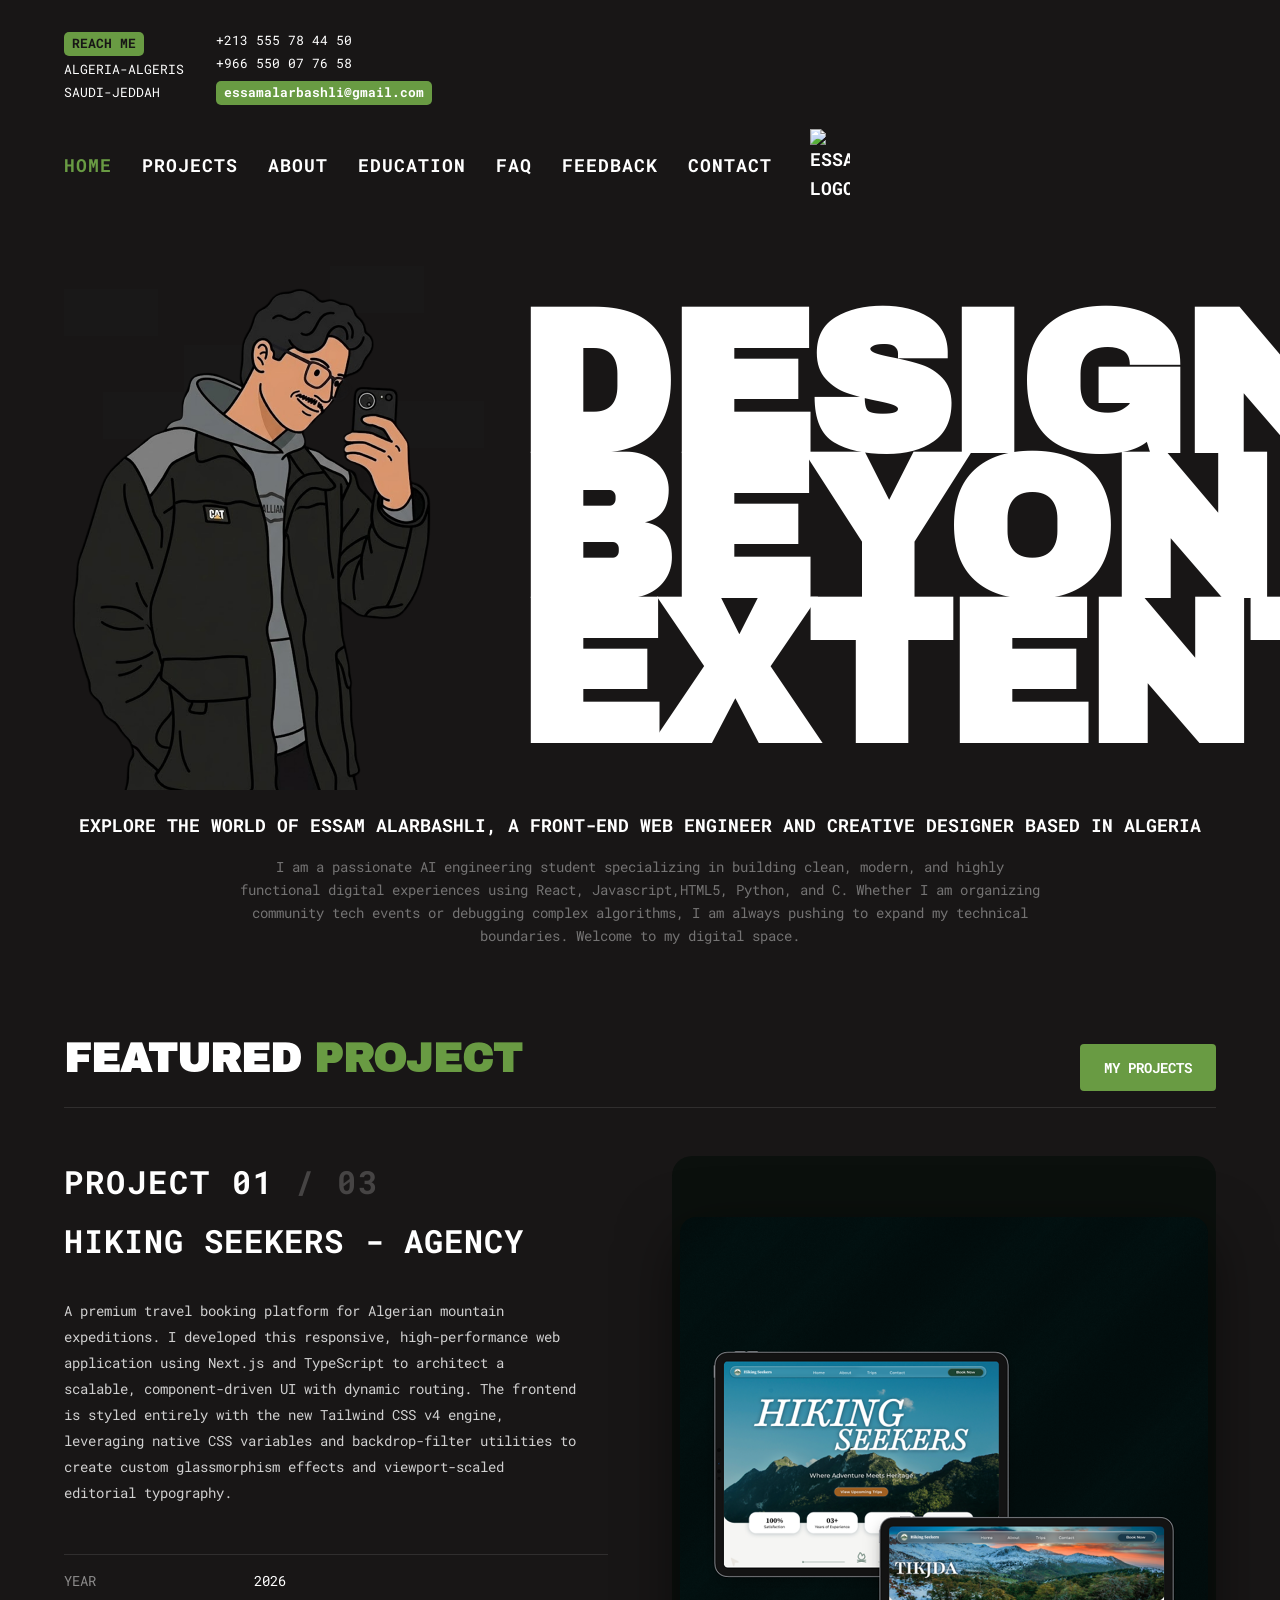
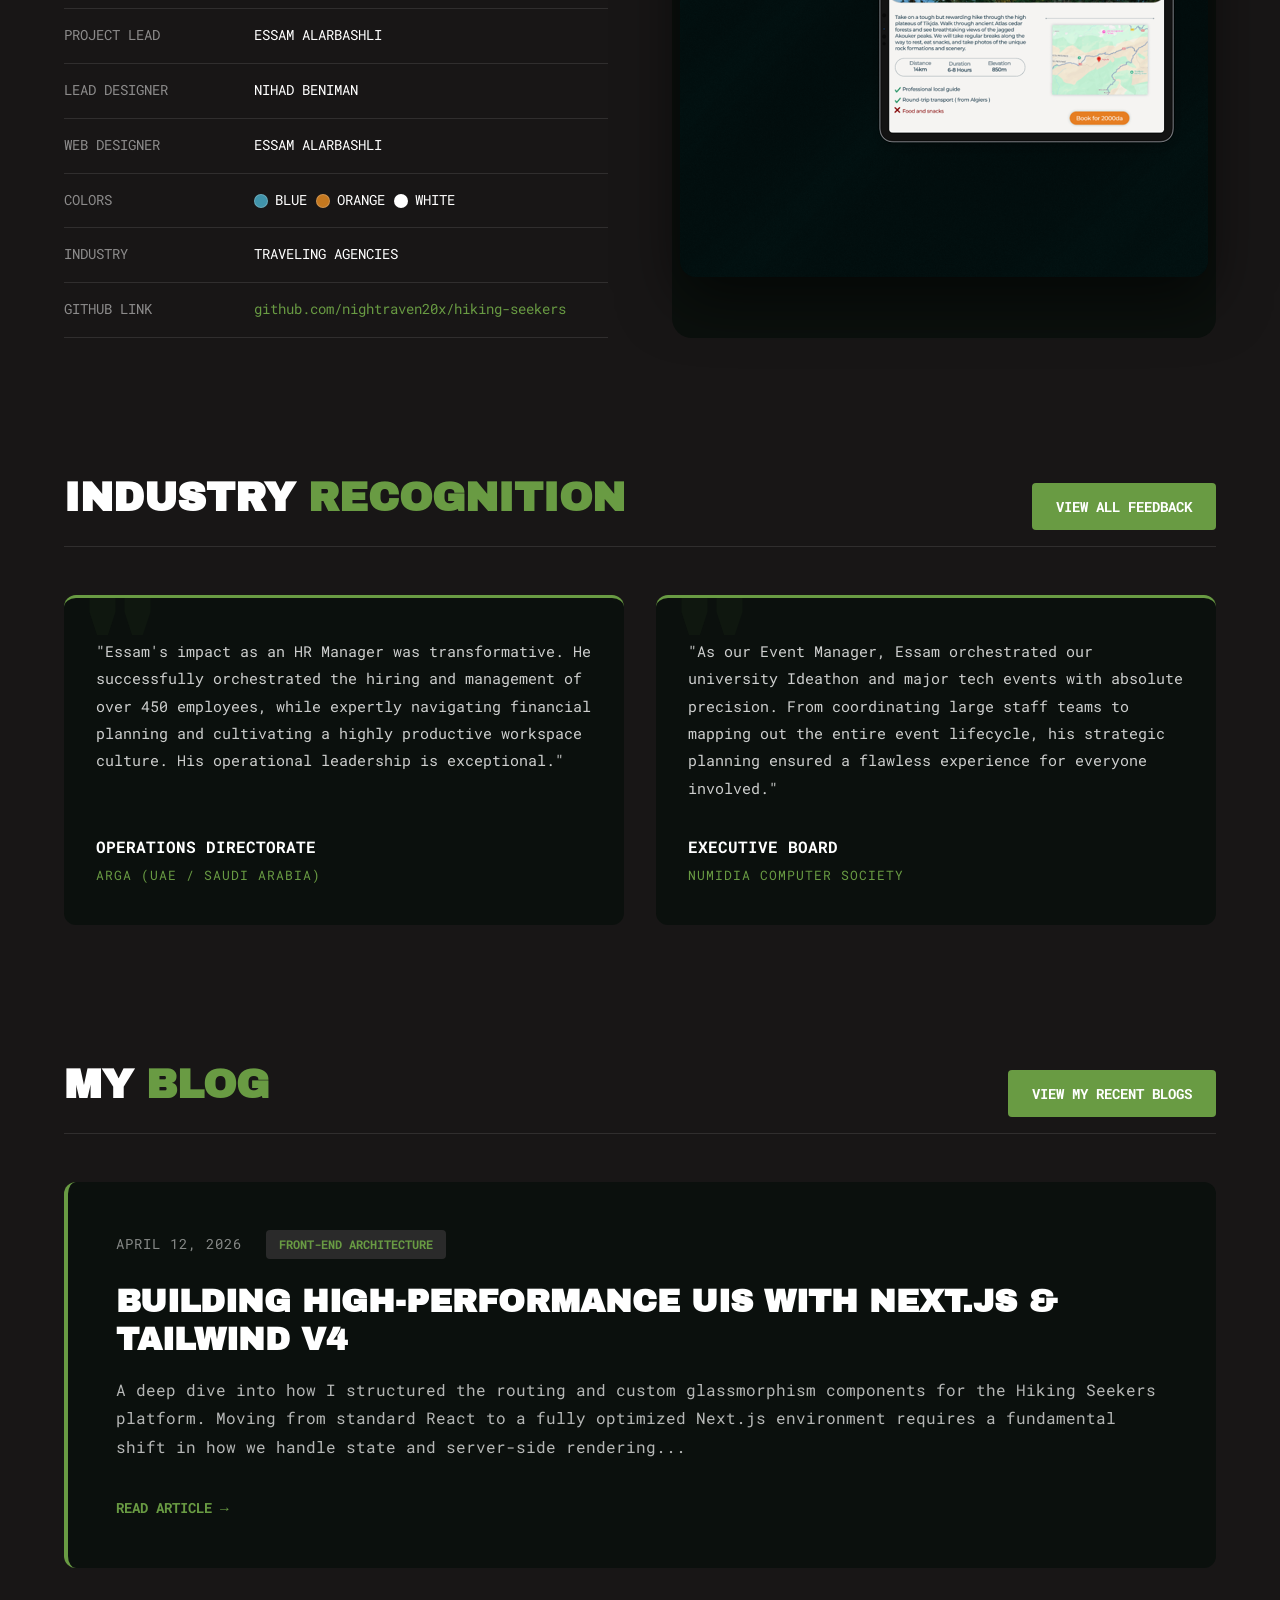
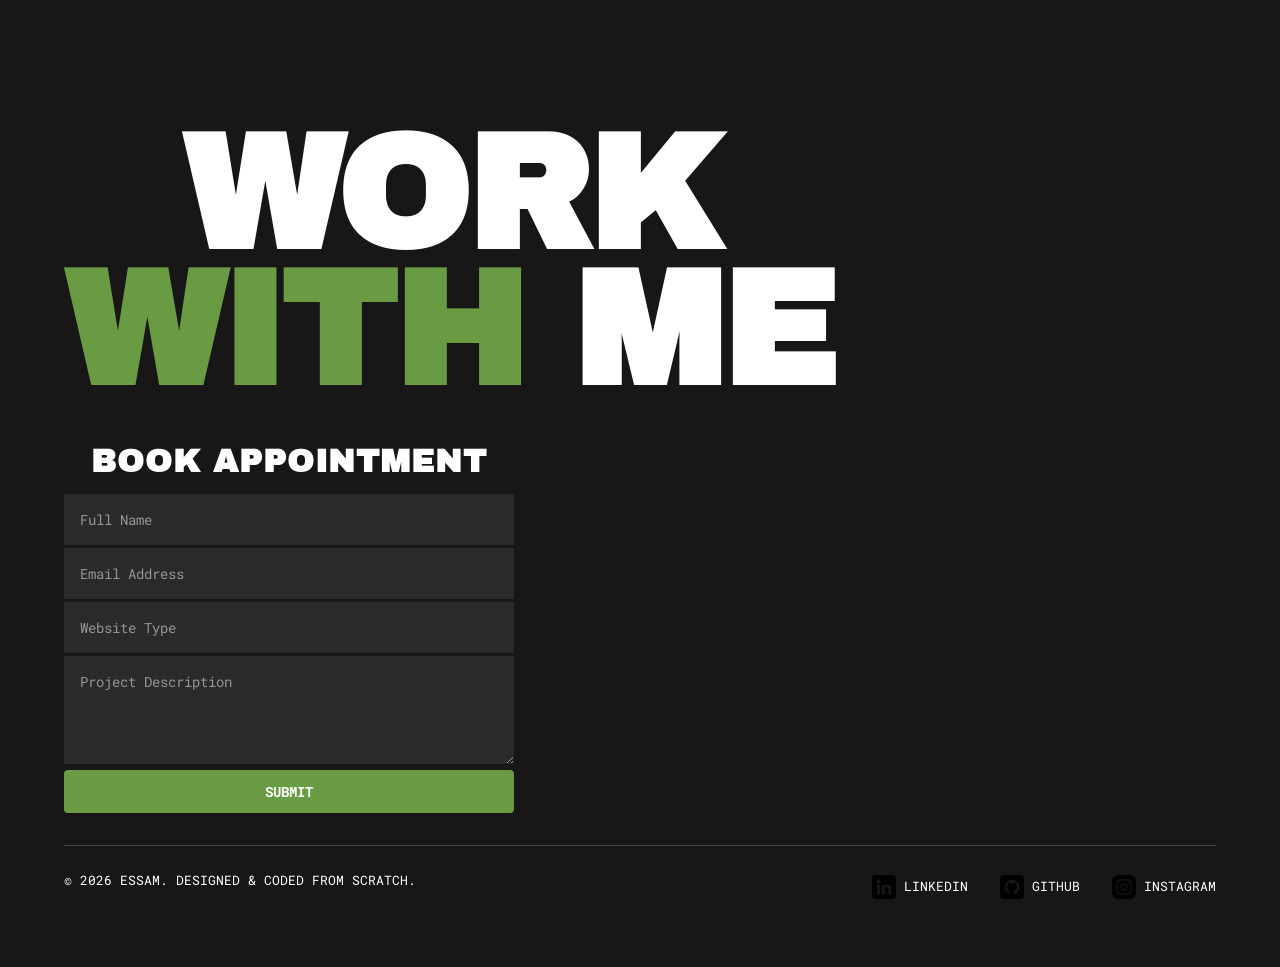
==== index.html @ bad13c86 "Initial portfolio launch" ====
<!doctype html>
<html lang="en">

<head>
  <meta charset="UTF-8" />
  <meta name="viewport" content="width=device-width, initial-scale=1.0" />
  <title>Essam | Portfolio</title>

  <link rel="preconnect" href="https://fonts.googleapis.com" />
  <link rel="preconnect" href="https://fonts.gstatic.com" crossorigin />
  <link href="https://fonts.googleapis.com/css2?family=Archivo+Black&family=Roboto+Mono:wght@400;700&display=swap"
    rel="stylesheet" />

  <link rel="stylesheet" href="css/global.css" />
  <link rel="stylesheet" href="css/nav.css" />
  <link rel="stylesheet" href="css/footer.css" />
  <link rel="stylesheet" href="css/index.css" />
  <link rel="stylesheet" href="css/blog.css" />
</head>

<body>
  <header class="main-top-bar">
    
    <button class="hamburger-menu" aria-label="Toggle navigation">
      <span class="bar"></span>
      <span class="bar"></span>
      <span class="bar"></span>
    </button>

    <address class="header-contact">
      <div class="contact-col-left">
        <a href="contact.html" class="highlight-box" style="text-decoration: none;">REACH ME</a>
        <span class="location-text">ALGERIA-ALGERIS</span>
        <span class="location-text">SAUDI-JEDDAH</span>
      </div>
      <div class="contact-col-right">
        <span class="phone-text">+213 555 78 44 50</span>
        <span class="phone-text">+966 550 07 76 58</span>
        <a href="mailto:essamalarbashli@gmail.com" class="email-link highlight-box">
          essamalarbashli@gmail.com
        </a>
      </div>
    </address>

    <nav class="top-right-nav">
      <a href="index.html" class="active">HOME</a>
      <a href="projects.html">PROJECTS</a>
      <a href="about.html">ABOUT</a>
      <a href="education.html">EDUCATION</a>
      <a href="faq.html">FAQ</a>
      <a href="feedback.html">FEEDBACK</a>
      <a href="contact.html">CONTACT</a>
      <img src="images/logo.png" alt="Essam's Logo" class="nav-logo" width="40" />
    </nav>

  </header>

  <!--HERO SECTION-->
  <main class="hero-wrapper">
    <div class="hero-top-row">
      <div class="hero-image-container">
        <img src="images/my-photo .png" alt="Essam" width="420" height="524" class="hero-image" />
      </div>
      <div class="hero-text">
        <h1>DESIGN BEYOND EXTENT.</h1>
      </div>
    </div>

    <div class="Phrase-hero">
      <h2>
        Explore the world of Essam Alarbashli, A FRONT-END WEB ENGINEER AND
        CREATIVE DESIGNER BASED IN ALGERIA
      </h2>
      <p class="rubric-intro">
        I am a passionate AI engineering student specializing in building
        clean, modern, and highly functional digital experiences using React,
        Javascript,HTML5, Python, and C. Whether I am organizing community
        tech events or debugging complex algorithms, I am always pushing to
        expand my technical boundaries. Welcome to my digital space.
      </p>
    </div>
  </main>

  <!--project-showcase-->
  <section class="project-showcase">
    <div class="feedback-header">
      <h2>FEATURED <span style="color:var(--accent-green)">PROJECT</span></h2>

      <a href="projects.html" class="btn-primary" style="text-decoration:none; width:auto; text-align:center;">MY
        PROJECTS</a>
    </div>

    <div class="project-card">
      <div class="project-details">
        <h3 class="project-number">PROJECT 01 <span class="dimmed">/ 03</span></h3>
        <h2 class="project-title">HIKING SEEKERS - AGENCY</h2>

        <p class="project-description">
          A premium travel booking platform for Algerian mountain expeditions. I developed this responsive,
          high-performance web application using Next.js and TypeScript to architect a scalable, component-driven UI
          with dynamic routing. The frontend is styled entirely with the new Tailwind CSS v4 engine, leveraging native
          CSS variables and backdrop-filter utilities to create custom glassmorphism effects and viewport-scaled
          editorial typography.
        </p>

        <ul class="project-meta">
          <li><span class="meta-key">Year</span> <span class="meta-value">2026</span></li>
          <li><span class="meta-key">Project Lead</span> <span class="meta-value">Essam AlArbashli</span></li>
          <li><span class="meta-key">Lead Designer</span> <span class="meta-value">Nihad Beniman</span></li>
          <li><span class="meta-key">Web Designer</span> <span class="meta-value">Essam Alarbashli</span></li>
          <li>
            <span class="meta-key">Colors</span>
            <span class="meta-value color-palette">
              <span class="color-item"><span class="color-swatch" style="background-color: #4093aa;"></span> Blue</span>
              <span class="color-item"><span class="color-swatch" style="background-color: #c5781f;"></span>
                Orange</span>
              <span class="color-item"><span class="color-swatch" style="background-color: #ffffff;"></span>
                White</span>
            </span>
          </li>
          <li><span class="meta-key">Industry</span> <span class="meta-value">Traveling Agencies</span></li>
          <li>
            <span class="meta-key">GitHub Link</span>
            <a href="https://github.com/NightRaven20x/Hiking-Seekers" target="_blank" class="meta-value meta-link">
              github.com/NightRaven20x/Hiking-Seekers
            </a>
          </li>
        </ul>
      </div>
      <div class="project-visual">
        <img src="images/hiking-mockup.png" alt="Hiking Seekers App Mockup" />
      </div>
    </div>
  </section>

  <!--feedback-section-->
  <section class="feedback-section">
    <div class="feedback-header">
      <h2>INDUSTRY <span style="color:var(--accent-green)">RECOGNITION</span></h2>

      <a href="feedback.html" class="btn-primary" style="text-decoration:none; width:auto; text-align:center;">
        VIEW ALL FEEDBACK
      </a>
    </div>

    <div class="feedback-grid">

      <div class="feedback-card">
        <p class="feedback-quote">
          "Essam's impact as an HR Manager was transformative. He successfully orchestrated the hiring and management of
          over 450 employees, while expertly navigating financial planning and cultivating a highly productive workspace
          culture. His operational leadership is exceptional."
        </p>
        <div class="feedback-author">
          <span class="author-name">Operations Directorate</span>
          <span class="author-title">ARGA (UAE / SAUDI ARABIA)</span>
        </div>
      </div>

      <div class="feedback-card">
        <p class="feedback-quote">
          "As our Event Manager, Essam orchestrated our university Ideathon and major tech events with absolute
          precision. From coordinating large staff teams to mapping out the entire event lifecycle, his strategic
          planning ensured a flawless experience for everyone involved."
        </p>
        <div class="feedback-author">
          <span class="author-name">Executive Board</span>
          <span class="author-title">NUMIDIA COMPUTER SOCIETY</span>
        </div>
      </div>

    </div>
  </section>

  <!--FEEDBACK-->
  <section class="FEEDBACK" style="flex: auto; margin-bottom: 8rem;">
    <div class="feedback-header">
      <h2>MY <span style="color:var(--accent-green)">BLOG</span></h2>

      <a href="blog.html" class="btn-primary" style="text-decoration:none; width:auto; text-align:center;">
        VIEW MY RECENT BLOGS
      </a>
    </div>

    <article class="blog-card" style="margin-bottom: 0;">
      <div class="blog-meta">
        <span class="blog-date">APRIL 12, 2026</span>
        <span class="blog-category">FRONT-END ARCHITECTURE</span>
      </div>
      <h2>Building High-Performance UIs with Next.js & Tailwind v4</h2>
      <p>A deep dive into how I structured the routing and custom glassmorphism components for the Hiking Seekers
        platform. Moving from standard React to a fully optimized Next.js environment requires a fundamental
        shift in how we handle state and server-side rendering...</p>
      <a href="blog.html" class="read-more-link">READ ARTICLE <span>&rarr;</span></a>
    </article>

  </section>

  <!--global-footer-->
  <footer class="global-footer">
    <div class="footer-top-row">
      <div class="footer-massive-text">
        <h1>WORK<br /><span style="color: var(--accent-green)">WITH</span> ME</h1>
      </div>

      <div class="footer-form-section">
        <h2 class="book-appointment">BOOK APPOINTMENT</h2>

        <form action="https://formspree.io/f/xgorapbw" method="POST" class="grid-contact-form">


          <input type="hidden" name="_next" value="success.html">

          <input type="text" id="name" name="name" placeholder="Full Name" class="dark-input" required />
          <input type="email" id="email" name="email" placeholder="Email Address" class="dark-input" required />
          <input type="text" id="subject" name="subject" placeholder="Website Type" class="dark-input" required />
          <textarea id="Project-Description" name="message" placeholder="Project Description" class="dark-input"
            rows="4" required></textarea>

          <button class="btn-primary" type="submit">SUBMIT</button>
        </form>

      </div>
    </div>

    <hr class="footer-divider" />
    <div class="footer-content">
      <p>&copy; 2026 Essam. Designed & Coded from scratch.</p>
      <ul class="social-links">
        <li>
          <a href="https://www.linkedin.com/in/essam-alarbashly-902b47243?utm_source=share_via&utm_content=profile&utm_medium=member_ios" target="_blank">
            <img src="images/linkedin.png" alt="LinkedIn" class="footer-image" /> LinkedIn
          </a>
        </li>
        <li>
          <a href="https://github.com/NightRaven20x" target="_blank">
            <img src="images/github.png" alt="GitHub" class="footer-image" /> GitHub
          </a>
        </li>
        <li>
          <a href="https://www.instagram.com/night.anglee/" target="_blank">
            <img src="images/instagram.png" alt="Instagram" class="footer-image" /> Instagram
          </a>
        </li>
      </ul>
    </div>
  </footer>

  <script>
    const hamburger = document.querySelector(".hamburger-menu");
    const navMenu = document.querySelector(".top-right-nav");

    hamburger.addEventListener("click", () => {
      hamburger.classList.toggle("open");
      navMenu.classList.toggle("open");
    });
  </script>
</body>
</body>

</html>
---- css/global.css ----
/* =========================================
   ESSAM PORTFOLIO - GLOBAL FOUNDATION
   ========================================= */

/* --- 1. GLOBAL VARIABLES --- */
:root {
  --bg-color: #181616;
  --text-main: #ffffff;
  --accent-green: #699b43;
  --font-mono: "Roboto Mono", monospace;
  --font-display: "Archivo Black", sans-serif;
}

/* --- 2. BASE STYLES --- */
* {
  box-sizing: border-box;
}

body {
  background-color: var(--bg-color);
  color: var(--text-main);
  font-family: var(--font-mono);
  line-height: 1.6;
  margin: 0;
  padding: 2rem 5%;
  text-transform: uppercase;
}

/* --- GLOBAL INTERACTIVE CURSORS --- */
a, 
button, 
select, 
summary, 
input[type="radio"], 
input[type="submit"], 
.dropdown-select,
.radio-label {
  cursor: crosshair;
}

h1,
h2,
h3,
p {
  margin-top: 0;
}

img {
  max-width: 100%;
  height: auto;
}

/* --- 3. REUSABLE UI COMPONENTS --- */
.highlight-box {
  background-color: var(--accent-green);
  color: var(--bg-color);
  padding: 0.2rem 0.5rem;
  font-weight: bold;
  display: inline-block;
  transition: all 0.3s ease;
  cursor: crosshair;
  border-radius: 5px;
}

.highlight-box:hover {
  background-color: var(--text-main);
  color: var(--bg-color);
}

/* --- 4. FORM COMPONENTS (Reusable) --- */
.dark-input {
  background-color: #2a2a2a;
  border: none;
  padding: 1rem;
  color: var(--text-main);
  font-family: var(--font-mono);
  font-size: 0.9rem;
  outline: none;
  transition: background-color 0.3s ease;
  width: 100%;
  box-sizing: border-box;
  margin-top: 0.2rem;
}

.dark-input:focus {
  background-color: #333333;
}

.dark-input::placeholder {
  color: rgba(255, 255, 255, 0.5);
}

/* --- REUSABLE BUTTON --- */
.btn-primary {
  background-color: var(--accent-green);
  color: #fff;
  border: none;
  padding: 0.75rem 1.5rem;
  font-family: var(--font-mono);
  font-size: 0.9rem;
  cursor: pointer;
  transition: background-color 0.3s ease;
  margin-top: 0rem;
  border-radius: 4px;
  text-transform: uppercase;
  font-weight: bold;
  width: 100%;
  cursor: crosshair;
}

.btn-primary:hover {
  background-color: var(--text-main);
  color: var(--bg-color);
  transform: translateY(-5px);
  box-shadow: 0 15px 30px rgba(0, 0, 0, 0.4); 
  transition: all 0.3s ease;
  
}

/* --- 5. REUSABLE PROJECT CARDS --- */
.project-card {
  display: grid;
  grid-template-columns: 1fr 1fr;
  gap: 4rem;
  align-items: stretch;
  margin-bottom: 8rem;
}

.project-card:last-child {
  margin-bottom: 0;
}

/* Typography & Layout */
.project-number {
  font-family: var(--font-mono);
  font-size: 2rem;
  margin-bottom: 0.5rem;
  letter-spacing: 2px;
}

.project-number .dimmed {
  color: rgba(255, 255, 255, 0.2);
}

.project-title {
  font-family: var(--font-mono);
  font-size: 2rem;
  margin-bottom: 2rem;
  letter-spacing: 1px;
}

.project-description {
  text-transform: none;
  color: rgba(255, 255, 255, 0.8);
  font-size: 0.9rem;
  line-height: 1.8;
  margin-bottom: 3rem;
  max-width: 95%;
}

/* Data Table */
.project-meta {
  list-style: none;
  padding: 0;
  margin: 0;
  border-top: 1px solid rgba(255, 255, 255, 0.1);
}

.project-meta li {
  display: flex;
  padding: 1rem 0;
  border-bottom: 1px solid rgba(255, 255, 255, 0.1);
  font-size: 0.85rem;
}

.meta-key {
  flex: 0 0 35%;
  color: rgba(255, 255, 255, 0.5);
}

.meta-value {
  flex: 1;
  color: var(--text-main);
}

.meta-link {
  text-decoration: none;
  text-transform: lowercase;
  transition: color 0.3s ease;
  word-break: break-all;
  color: var(--accent-green);
}

.meta-link:hover {
  color: var(--accent-green);
}

/* Visual Mockup Container */
.project-visual {
  background-color: #0b100d;
  border-radius: 20px;
  padding: 0.5rem;
  display: flex;
  justify-content: center;
  align-items: center;
}

.project-visual img {
  max-width: 100%;
  height: auto;
  filter: drop-shadow(0 20px 30px rgba(0, 0, 0, 0.6));
}

/* Color Palette Swatches */
.color-palette {
  display: flex;
  gap: 0.6rem;
  align-items: center;
  flex-wrap: wrap;
}

.color-item {
  display: flex;
  align-items: center;
  gap: 0.4rem;
  text-transform: uppercase;
}

.color-swatch {
  display: inline-block;
  width: 14px;
  height: 14px;
  border-radius: 50%;
  border: 1px solid rgba(255, 255, 255, 0.2);
  flex-shrink: 0;
}

/* --- 6. REUSABLE FEEDBACK CARDS --- */
.feedback-section {
  margin-bottom: 8rem;
}

.feedback-header {
  display: flex;
  justify-content: space-between;
  align-items: flex-end;
  margin-bottom: 3rem;
  border-bottom: 1px solid rgba(255, 255, 255, 0.1);
  padding-bottom: 1rem;
  flex-wrap: wrap;
  gap: 1rem;
}

.feedback-header h2 {
  font-family: var(--font-display);
  font-size: 2.5rem;
  margin: 0;
}

.feedback-grid {
  display: grid;
  grid-template-columns: repeat(auto-fit, minmax(320px, 1fr));
  gap: 2rem;
}

.feedback-card {
  background-color: #0b100d;
  padding: 2.5rem 2rem;
  border-radius: 12px;
  border-top: 3px solid var(--accent-green);
  display: flex;
  flex-direction: column;
  justify-content: space-between;
  transition: transform 0.3s ease, box-shadow 0.3s ease;
  position: relative;
  overflow: hidden;
}

.feedback-card:hover {
  transform: translateY(-5px);
  box-shadow: 0 10px 20px rgba(0, 0, 0, 0.3);
}

.feedback-quote {
  font-size: 0.95rem;
  color: rgba(255, 255, 255, 0.8);
  line-height: 1.8;
  margin-bottom: 2rem;
  text-transform: none;
  position: relative;
  z-index: 2;
}

/* The subtle oversized quote mark in the background */
.feedback-card::before {
  content: '"';
  font-family: var(--font-display);
  font-size: 10rem;
  color: rgba(105, 155, 67, 0.05); 
  position: absolute;
  top: -2rem;
  left:1rem;
  z-index: 1;
  line-height: 1;
}

.feedback-author {
  display: flex;
  flex-direction: column;
  z-index: 2;
}

.author-name {
  font-family: var(--font-mono);
  color: var(--text-main);
  font-weight: bold;
  font-size: 1rem;
}

.author-title {
  font-size: 0.8rem;
  color: var(--accent-green);
  margin-top: 0.3rem;
  letter-spacing: 1px;
}

/* Mobile responsiveness for the header */
@media (max-width: 600px) {
  .feedback-header {
    flex-direction: column;
    align-items: flex-start;
  }
  .feedback-header h2 {
    font-size: 1.8rem;
  }
}

/* =========================================
   RESPONSIVE - TABLET (max 900px)
   ========================================= */
@media (max-width: 900px) {
  body {
    padding: 1.5rem 4%;
  }

  .project-card {
    grid-template-columns: 1fr;
    gap: 2rem;
    margin-bottom: 5rem;
  }

  .project-visual {
    order: -1; /* image on top for mobile */
  }

  .project-number,
  .project-title {
    font-size: 1.5rem;
  }
}

/* =========================================
   RESPONSIVE - MOBILE (max 600px)
   ========================================= */
@media (max-width: 600px) {
  body {
    padding: 1rem 4%;
  }

  .project-number,
  .project-title {
    font-size: 1.2rem;
  }

  .project-description {
    font-size: 0.85rem;
    max-width: 100%;
  }

  .project-meta li {
    flex-direction: column;
    gap: 0.2rem;
  }

  .meta-key {
    flex: unset;
    font-size: 0.75rem;
  }
}


/* =========================================
   HAMBURGER MENU & MOBILE NAV
   ========================================= */

/* Hide the hamburger button on desktop screens */
.hamburger-menu {
    display: none; 
    flex-direction: column;
    gap: 6px;
    background: transparent;
    border: none;
    cursor: crosshair;
    z-index: 1000; /* Ensures the button stays on top of the menu when open */
    padding: 0;
}

/* The three lines of the hamburger */
.hamburger-menu .bar {
    width: 30px;
    height: 3px;
    background-color: var(--text-main);
    transition: all 0.3s ease;
    border-radius: 2px;
}

/* =========================================
   RESPONSIVE (Max Width: 900px)
   ========================================= */
@media (max-width: 900px) {
    /* Show the hamburger button */
    .hamburger-menu {
        display: flex; 
    }

    /* Transform the normal nav into a sliding side-panel */
    .top-right-nav {
        position: fixed;
        top: 0;
        right: -100%; /* Hides the menu completely off-screen to the right */
        height: 100vh;
        width: 70%;
        max-width: 330px;
        background-color: #0b100d; /* Premium dark agency background */
        border-left: 2px solid var(--accent-green);
        flex-direction: column;
        justify-content: center;
        align-items: center;
        gap: 2rem;
        transition: right 0.4s cubic-bezier(0.77, 0.2, 0.05, 1); /* Ultra-smooth slide physics */
        z-index: 999;
        box-shadow: -15px 0 40px rgba(0, 0, 0, 0.7);
    }

    /* When the JavaScript adds the "open" class, slide it into view! */
    .top-right-nav.open {
        right: 0; 
    }

    /* --- HAMBURGER TO 'X' ANIMATION --- */
    /* Top line rotates down */
    .hamburger-menu.open .bar:nth-child(1) {
        transform: translateY(9px) rotate(45deg);
        background-color: var(--accent-green);
    }
    /* Middle line fades out */
    .hamburger-menu.open .bar:nth-child(2) {
        opacity: 0;
    }
    /* Bottom line rotates up */
    .hamburger-menu.open .bar:nth-child(3) {
        transform: translateY(-9px) rotate(-45deg);
        background-color: var(--accent-green);
    }
}
---- css/nav.css ----
/* =========================================
   COMPONENT - GLOBAL NAVIGATION
   ========================================= */

/* --- MAIN TOP BAR LAYOUT --- */
.main-top-bar {
  display: flex;
  justify-content: space-between;
  align-items: flex-start;
  margin-bottom: 4rem;
  flex-wrap: wrap;
  gap: 1.5rem;
}

/* --- HEADER CONTACT WIDGET (TOP LEFT) --- */
.header-contact {
  display: flex;
  gap: 2rem;
  font-size: 0.8rem;
  font-style: normal;
  line-height: 1.4;
  flex-wrap: wrap;
}

.contact-col-left,
.contact-col-right {
  display: flex;
  flex-direction: column;
  align-items: flex-start;
  gap: 0.3rem;
}

.location-text,
.phone-text {
  color: var(--text-main);
}

.email-link {
  color: var(--text-main);
  text-transform: lowercase;
  text-decoration: none;
  margin-top: 0.2rem;
  transition: all 0.3s ease;
  border-radius: 5px;
}

.email-link:hover {
  background-color: var(--text-main);
  color: var(--bg-color);
}

/* --- RIGHT NAVIGATION MENU --- */
nav.top-right-nav {
  display: flex;
  gap: 30px;
  align-items: center;
  flex-wrap: wrap;
  font-size: 18px;
  font-weight: bold;
}

nav.top-right-nav a {
  color: var(--text-main);
  text-decoration: none;
  letter-spacing: 1px;
  display: inline-block; 
  transition: color 0.3s ease, transform 0.3s ease, text-shadow 0.3s ease;
}

/* Color changes for both hover and the active page */
nav.top-right-nav a:hover,
nav.top-right-nav a.active {
  color: var(--accent-green);
}

/* The slide-up effect applies on hover */
nav.top-right-nav a:hover {
  transform: translateY(-4px); 
  text-shadow: 0 8px 12px rgba(0, 0, 0, 0.5); 
}

.nav-logo {
  margin-left: 0.5rem;
}

/* =========================================
   RESPONSIVE - TABLET (max 900px)
   ========================================= */
@media (max-width: 900px) {
  .main-top-bar {
    margin-bottom: 2.5rem;
    gap: 1.5rem;
  }

  nav.top-right-nav {
    gap: 20px;
    font-size: 15px;
  }
}

/* =========================================
   RESPONSIVE - MOBILE (max 600px)
   ========================================= */
@media (max-width: 600px) {
  .main-top-bar {
    flex-direction: column;
    margin-bottom: 2rem;
    gap: 1.5rem;
  }

  .header-contact {
    gap: 1rem;
    font-size: 0.75rem;
  }

  nav.top-right-nav {
    gap: 14px;
    font-size: 13px;
    width: 100%;
  }

  .nav-logo {
    margin-left: 0;
  }
}
---- css/footer.css ----
/* =========================================
   COMPONENT - GLOBAL FOOTER
   ========================================= */

.global-footer {
  margin-top: 4rem;
  padding: 2rem 0;
  font-size: 0.8rem;
}

.footer-content {
  display: flex;
  justify-content: space-between;
  align-items: center;
  flex-wrap: wrap;
  gap: 1rem;
}

.social-links {
  list-style: none;
  display: flex;
  gap: 2rem;
  padding: 0;
  margin: 0;
  flex-wrap: wrap;
}

.social-links a {
  color: var(--text-main);
  text-decoration: none;
  display: flex;
  align-items: center;
  gap: 0.5rem;
  transition: color 0.3s ease;
}

.footer-image {
  width: 24px;
  height: auto;
  transition: transform 0.3s ease;
}

.social-links a:hover {
  color: var(--accent-green);
}

.social-links a:hover .footer-image {
  transform: translateY(-3px) scale(1.1);
}

/* --- FOOTER TOP ROW (Split Layout) --- */
.footer-top-row {
  display: flex;
  justify-content: space-between;
  align-items: center;
  margin-bottom: 2rem;
  gap: 3rem;
  flex-wrap: wrap;
}

/* --- LEFT SIDE: MASSIVE TEXT --- */
.footer-massive-text h1 {
  font-family: var(--font-display);
  font-size: 10rem;
  line-height: 0.85;
  letter-spacing: -3px;
  margin: 0;
  text-align: center;
}

.book-appointment {
  font-family: var(--font-display);
  font-size: 2rem;
  line-height: 0.85;
  letter-spacing: 1px;
  margin: 0 0 1rem 0;
  text-align: center;
}

/* --- RIGHT SIDE: FORM SECTION --- */
.footer-form-section {
  flex: 0 0 450px;
  display: flex;
  flex-direction: column;
}

.footer-form-section h2 {
  font-family: var(--font-display);
  font-size: 2rem;
  margin-bottom: 1rem;
  letter-spacing: 1px;
}

.footer-divider {
  border: none;
  border-top: 1px solid rgba(255, 255, 255, 0.2);
  margin: 0 0 1.5rem 0;
}

/* --- SLEEK DARK INPUT STYLING --- */
.mini-contact-form {
  display: flex;
  flex-direction: column;
  gap: 0.2rem;
}

.mini-contact-form input:focus,
.mini-contact-form textarea:focus {
  background-color: #333333;
}

.mini-contact-form input::placeholder,
.mini-contact-form textarea::placeholder {
  color: rgba(255, 255, 255, 0.5);
}

/* =========================================
   RESPONSIVE - TABLET (max 900px)
   ========================================= */
@media (max-width: 900px) {
  .footer-top-row {
    flex-direction: column;
    align-items: center;
    gap: 2rem;
  }

  .footer-massive-text h1 {
    font-size: 6rem;
    letter-spacing: -1px;
  }

  .footer-form-section {
    flex: unset;
    width: 100%;
    max-width: 500px;
  }
}

/* =========================================
   RESPONSIVE - MOBILE (max 600px)
   ========================================= */
@media (max-width: 600px) {
  .footer-massive-text h1 {
    font-size: 4rem;
  }

  .book-appointment {
    font-size: 1.4rem;
  }

  .footer-form-section {
    max-width: 100%;
  }

  .footer-content {
    flex-direction: column;
    align-items: flex-start;
    gap: 1rem;
  }

  .social-links {
    gap: 1.2rem;
  }

  .global-footer {
    margin-top: 2.5rem;
  }
}
---- css/index.css ----
/* --- HERO WRAPPER (Stacks Top Row and Bottom Phrase) --- */
.hero-wrapper {
  display: flex;
  flex-direction: column;
  gap: 4rem;
  margin-bottom: 5rem;
}

/* --- TOP ROW (Side by Side) --- */
.hero-top-row {
  display: flex;
  align-items: center;
  justify-content: space-between;
  gap: 2rem;
}

/* --- MASSIVE TYPOGRAPHY --- */
.hero-text h1 {
  font-family: var(--font-display);
  font-size: 200px;
  line-height: 145px;
  letter-spacing: -5px;
  margin: 0;
  max-width: 900px;
}

/* --- HERO IMAGE --- */
.hero-image {
  width: 420px;
  max-width: 100%;
  height: auto;
  flex-shrink: 0;
}

/* --- HERO IMAGE WRAPPER (For the Flash Effect) --- */
.hero-image-container {
  position: relative;
  display: inline-block;
  flex-shrink: 0; /* Ensures the layout doesn't break in flexbox */
}

/* --- THE INVISIBLE FLASHBULB --- */
.hero-image-container::after {
  content: '';
  position: absolute;
  
  /* Coordinates to place the flash over the phone camera */
  top: 24.3%;  
  left: 71%; 
  
  width: 10px;
  height: 10px;
  border-radius: 50%;
  background-color: #ffffff;
  
  /* Creates the massive, glowing light spread */
  box-shadow: 0 0 60px 30px rgba(255, 255, 255, 0.95);
  
  opacity: 0; /* Hidden by default */
  pointer-events: none; /* Stops the invisible dot from blocking your mouse */
  z-index: 10;
}

/* --- THE HOVER TRIGGER --- */
.hero-image-container:hover::after {
  animation: camera-flash 0.6s ease-out;
}

/* --- THE FLASH ANIMATION SEQUENCE --- */
@keyframes camera-flash {
  0% { 
    opacity: 0; 
    transform: scale(0.1); 
  }
  15% { 
    opacity: 1; 
    transform: scale(1.5); /* Instantly blasts to full brightness and size */
  }
  100% { 
    opacity: 0; 
    transform: scale(1); /* Slowly fades out like a real bulb cooling down */
  }
}

/* --- HERO PHRASE (BOTTOM) --- */
.Phrase-hero {
  text-align: center;
  width: 100%;
}

.Phrase-hero h2 {
  font-family: var(--font-mono);
  font-size: 18px;
  color: var(--text-main);
  text-transform: uppercase;
  margin-top: -50px;
}

.rubric-intro {
  font-size: 0.9rem;
  color: rgba(255, 255, 255, 0.4);
  max-width: 800px;
  margin: 0 auto;
  text-transform: none;
}

/* =========================================
    PROJECT SHOWCASE SECTION
   ========================================= */
.project-showcase {
  margin-bottom: 8rem;
}

.feedback-header h2 {
  font-family: var(--font-display);
  font-size: 2.5rem;
  margin: 0;
}

/* =========================================
   RESPONSIVE - TABLET (max 900px)
   ========================================= */
@media (max-width: 900px) {
  .hero-wrapper {
    gap: 2.5rem;
    margin-bottom: 3rem;
  }

  .hero-top-row {
    flex-direction: column;
    align-items: center;
    text-align: center;
    gap: 2rem;
  }

  .hero-image {
    width: 280px;
  }

  .hero-text h1 {
    font-size: 100px;
    line-height: 80px;
    letter-spacing: -3px;
    max-width: 100%;
  }

  .Phrase-hero h2 {
    font-size: 15px;
    margin-top: 0;
  }

  .project-showcase {
    margin-bottom: 4rem;
  }
}

/* =========================================
   RESPONSIVE - MOBILE (max 600px)
   ========================================= */
@media (max-width: 600px) {
  .hero-wrapper {
    gap: 2rem;
    margin-bottom: 2rem;
  }

  .hero-image {
    width: 200px;
  }

  .hero-text h1 {
    font-size: 58px;
    line-height: 50px;
    letter-spacing: -2px;
  }

  .Phrase-hero h2 {
    font-size: 11px;
    margin-top: 0;
    line-height: 1.6;
  }

  .rubric-intro {
    font-size: 0.78rem;
  }

  .project-showcase {
    margin-bottom: 2.5rem;
  }
}
---- css/blog.css ----
/* =========================================
   BLOG PAGE STYLES
   ========================================= */

.blog-container {
    max-width: 900px; /* Keeps line length readable for articles */
    margin: 0 0 8rem 0;
    display: flex;
    flex-direction: column;
    gap: 3rem;
}

.blog-card {
    background-color: #0b100d;
    padding: 3rem;
    border-radius: 12px;
    border-left: 4px solid var(--accent-green);
    transition: transform 0.3s ease, box-shadow 0.3s ease;
}

.blog-card:hover {
    transform: translateY(-5px);
    box-shadow: 0 15px 30px rgba(0, 0, 0, 0.4);
}

.blog-meta {
    display: flex;
    gap: 1.5rem;
    align-items: center;
    margin-bottom: 1.5rem;
    flex-wrap: wrap;
}

.blog-date {
    font-family: var(--font-mono);
    color: rgba(255, 255, 255, 0.5);
    font-size: 0.85rem;
    letter-spacing: 1px;
}

.blog-category {
    font-family: var(--font-mono);
    background-color: #2a2a2a;
    color: var(--accent-green);
    padding: 0.3rem 0.8rem;
    font-size: 0.75rem;
    font-weight: bold;
    border-radius: 4px;
}

.blog-card h2 {
    font-family: var(--font-display);
    font-size: 2rem;
    color: var(--text-main);
    line-height: 1.2;
    margin-bottom: 1rem;
    text-transform: uppercase;
    letter-spacing: 0px;
}

.blog-card p {
    color: rgba(255, 255, 255, 0.7);
    font-size: 1rem;
    line-height: 1.8;
    margin-bottom: 2rem;
    text-transform: none; /* Crucial for readability */
}

.read-more-link {
    font-family: var(--font-mono);
    color: var(--accent-green);
    text-decoration: none;
    font-weight: bold;
    font-size: 0.9rem;
    display: inline-flex;
    align-items: center;
    gap: 0.5rem;
    transition: color 0.3s ease;
}

.read-more-link span {
    transition: transform 0.3s ease;
}

.blog-card:hover .read-more-link span {
    transform: translateX(5px); /* Arrow slides right on card hover */
}

.read-more-link:hover {
    color: var(--text-main);
}

/* =========================================
   RESPONSIVE - MOBILE (max 600px)
   ========================================= */
@media (max-width: 600px) {
    .blog-card {
        padding: 2rem 1.5rem;
    }

    .blog-card h2 {
        font-size: 1.5rem;
    }

    .blog-meta {
        gap: 1rem;
        margin-bottom: 1rem;
    }
}
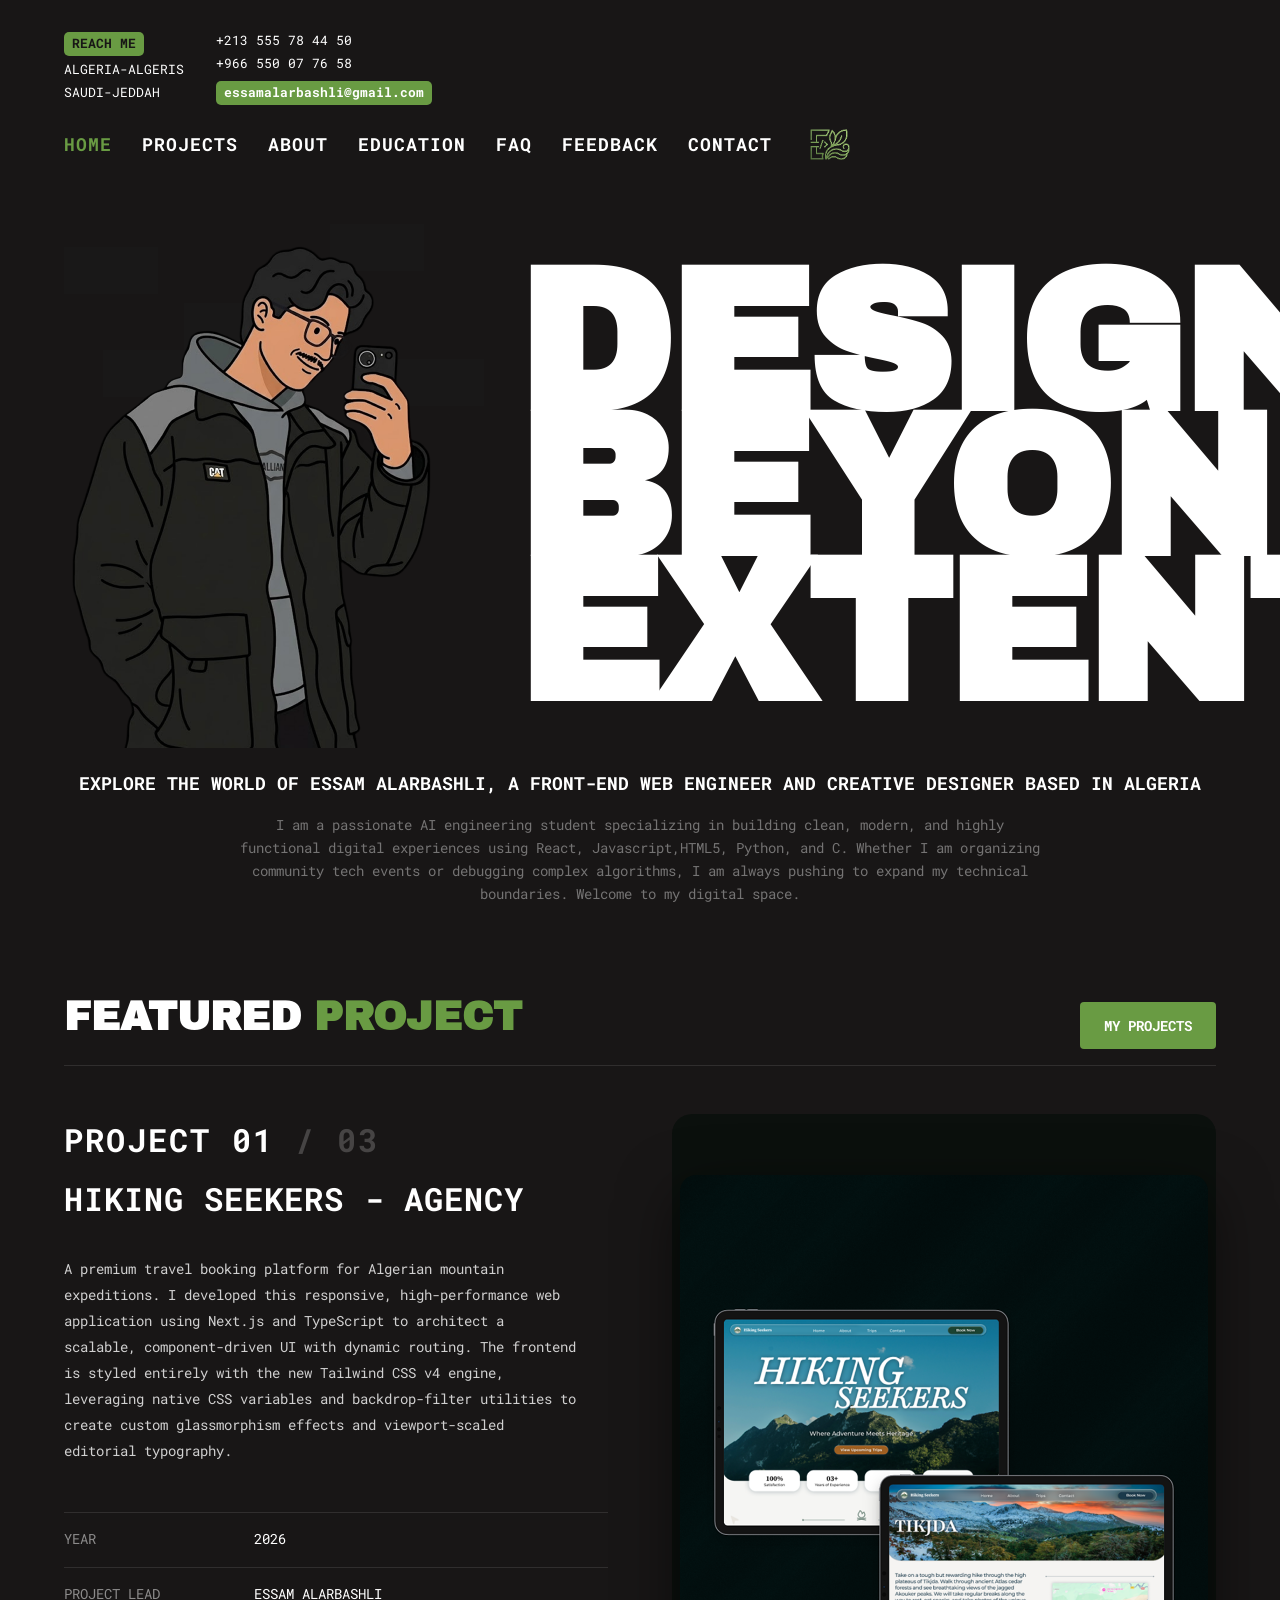
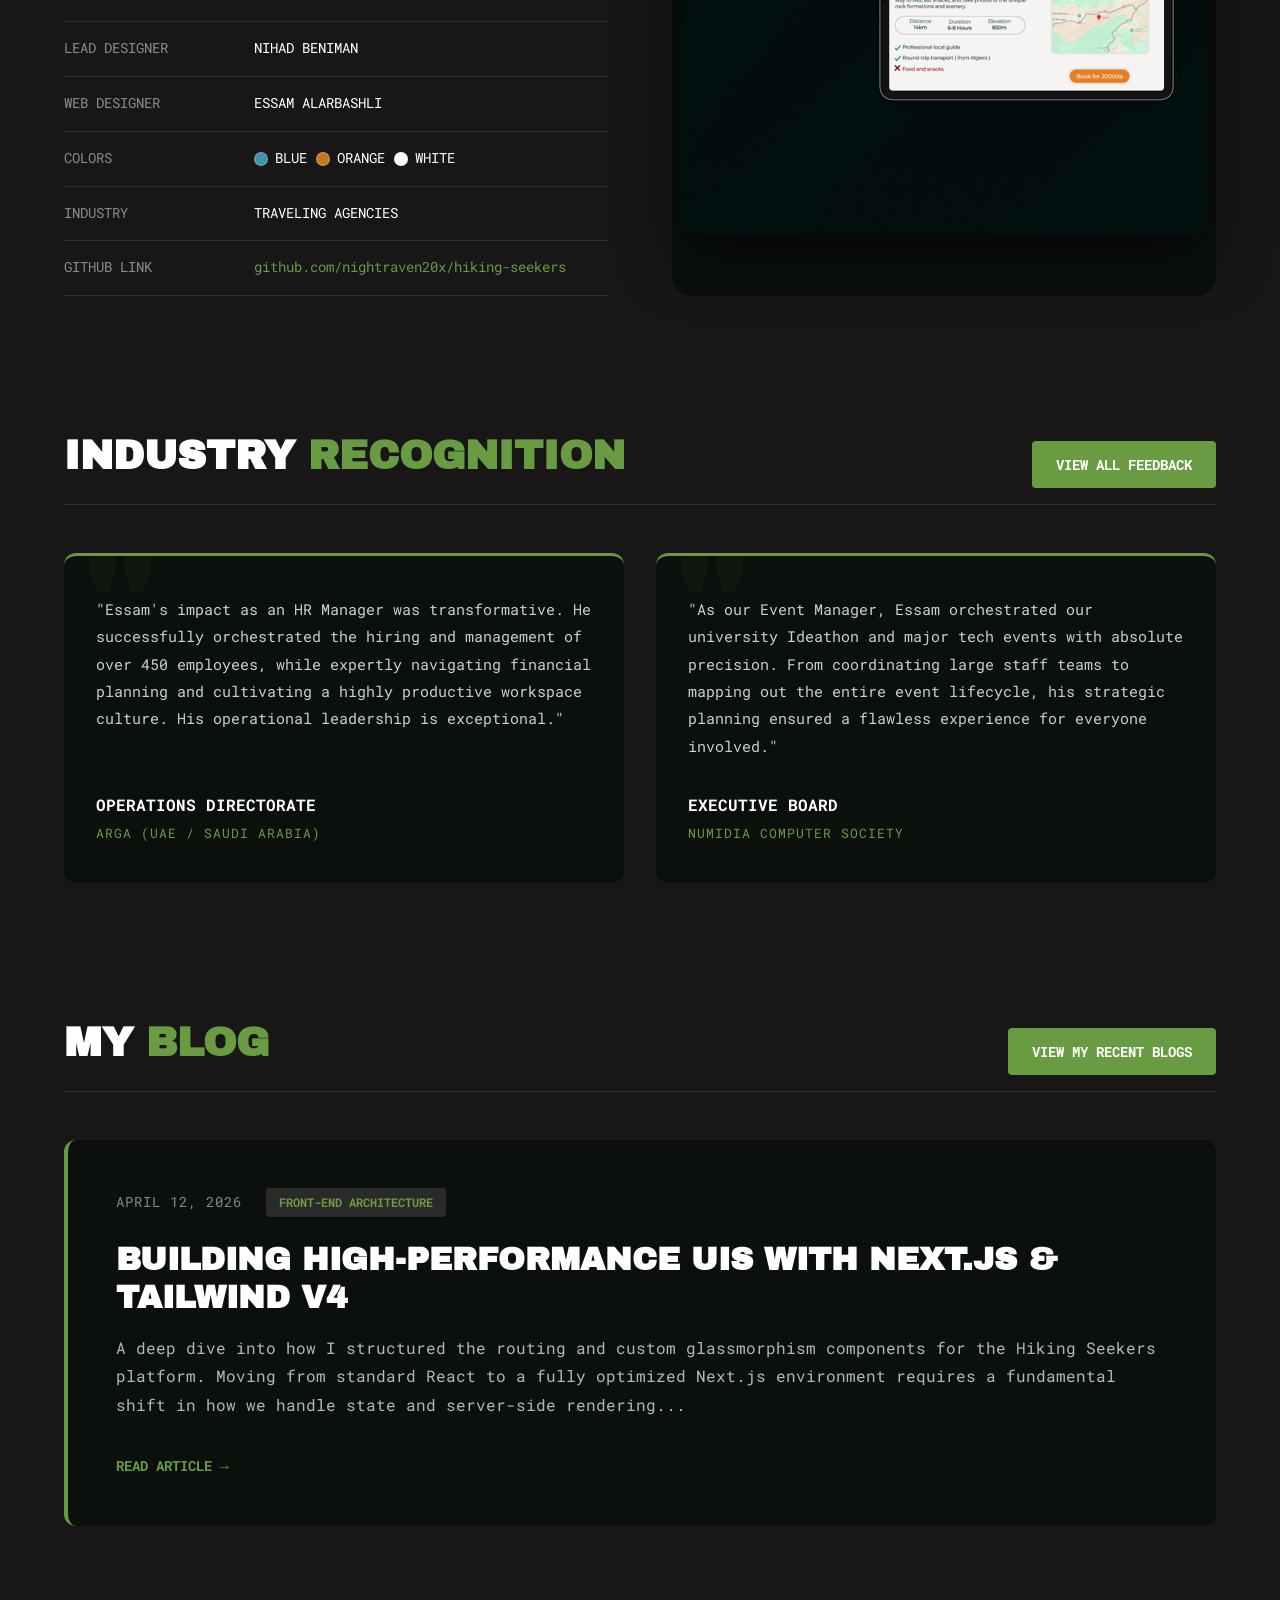
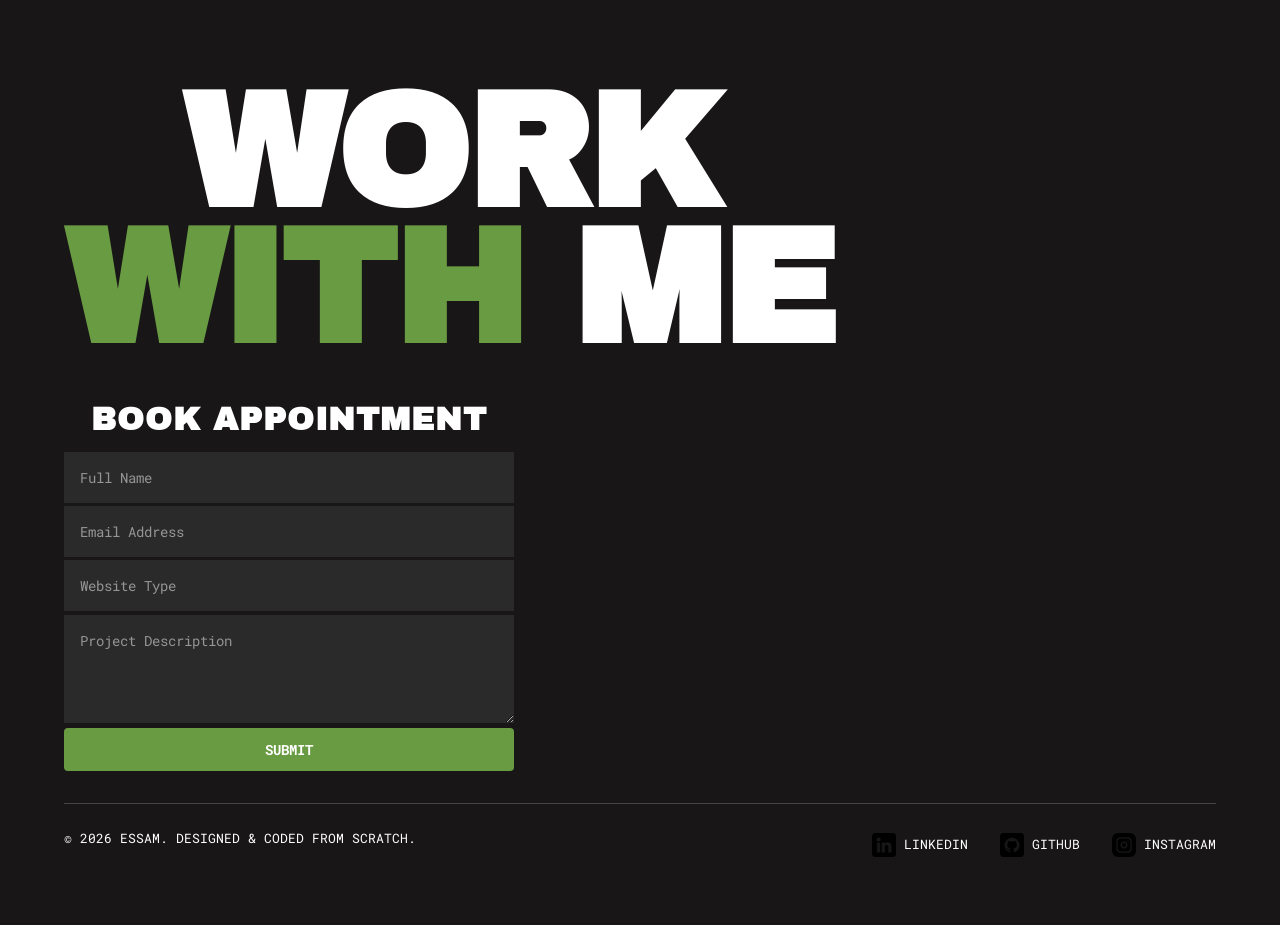
==== commit d9b80c09: "Fixed logo no showing up in live server" ====
--- a/index.html
+++ b/index.html
@@ -50,7 +50,7 @@
       <a href="faq.html">FAQ</a>
       <a href="feedback.html">FEEDBACK</a>
       <a href="contact.html">CONTACT</a>
-      <img src="images/logo.png" alt="Essam's Logo" class="nav-logo" width="40" />
+      <img src="images/Logo.png" alt="Essam's Logo" class="nav-logo" width="40" />
     </nav>
 
   </header>
@@ -209,7 +209,7 @@
         <form action="https://formspree.io/f/xgorapbw" method="POST" class="grid-contact-form">
 
 
-          <input type="hidden" name="_next" value="success.html">
+          <input type="hidden" name="_next" value="https://nightraven20x.github.io/essam-portfolio/success.html">
 
           <input type="text" id="name" name="name" placeholder="Full Name" class="dark-input" required />
           <input type="email" id="email" name="email" placeholder="Email Address" class="dark-input" required />
